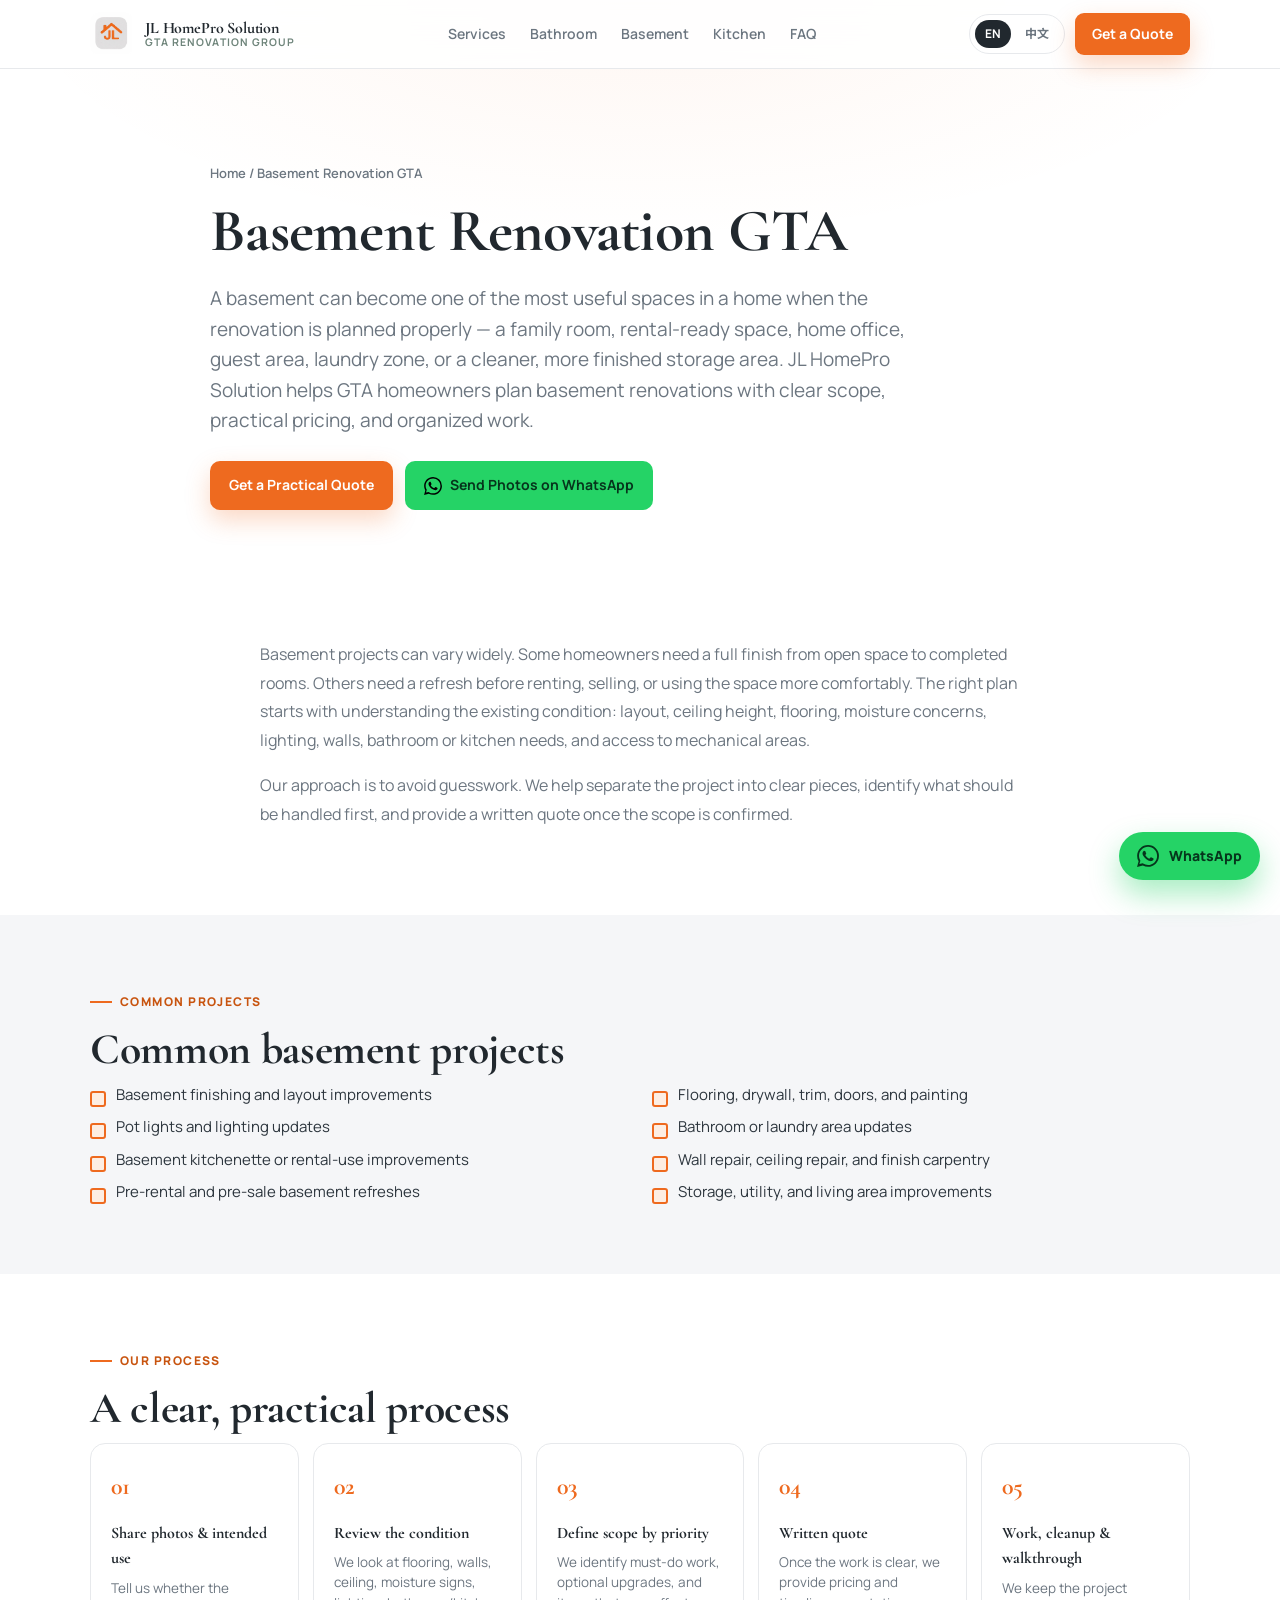
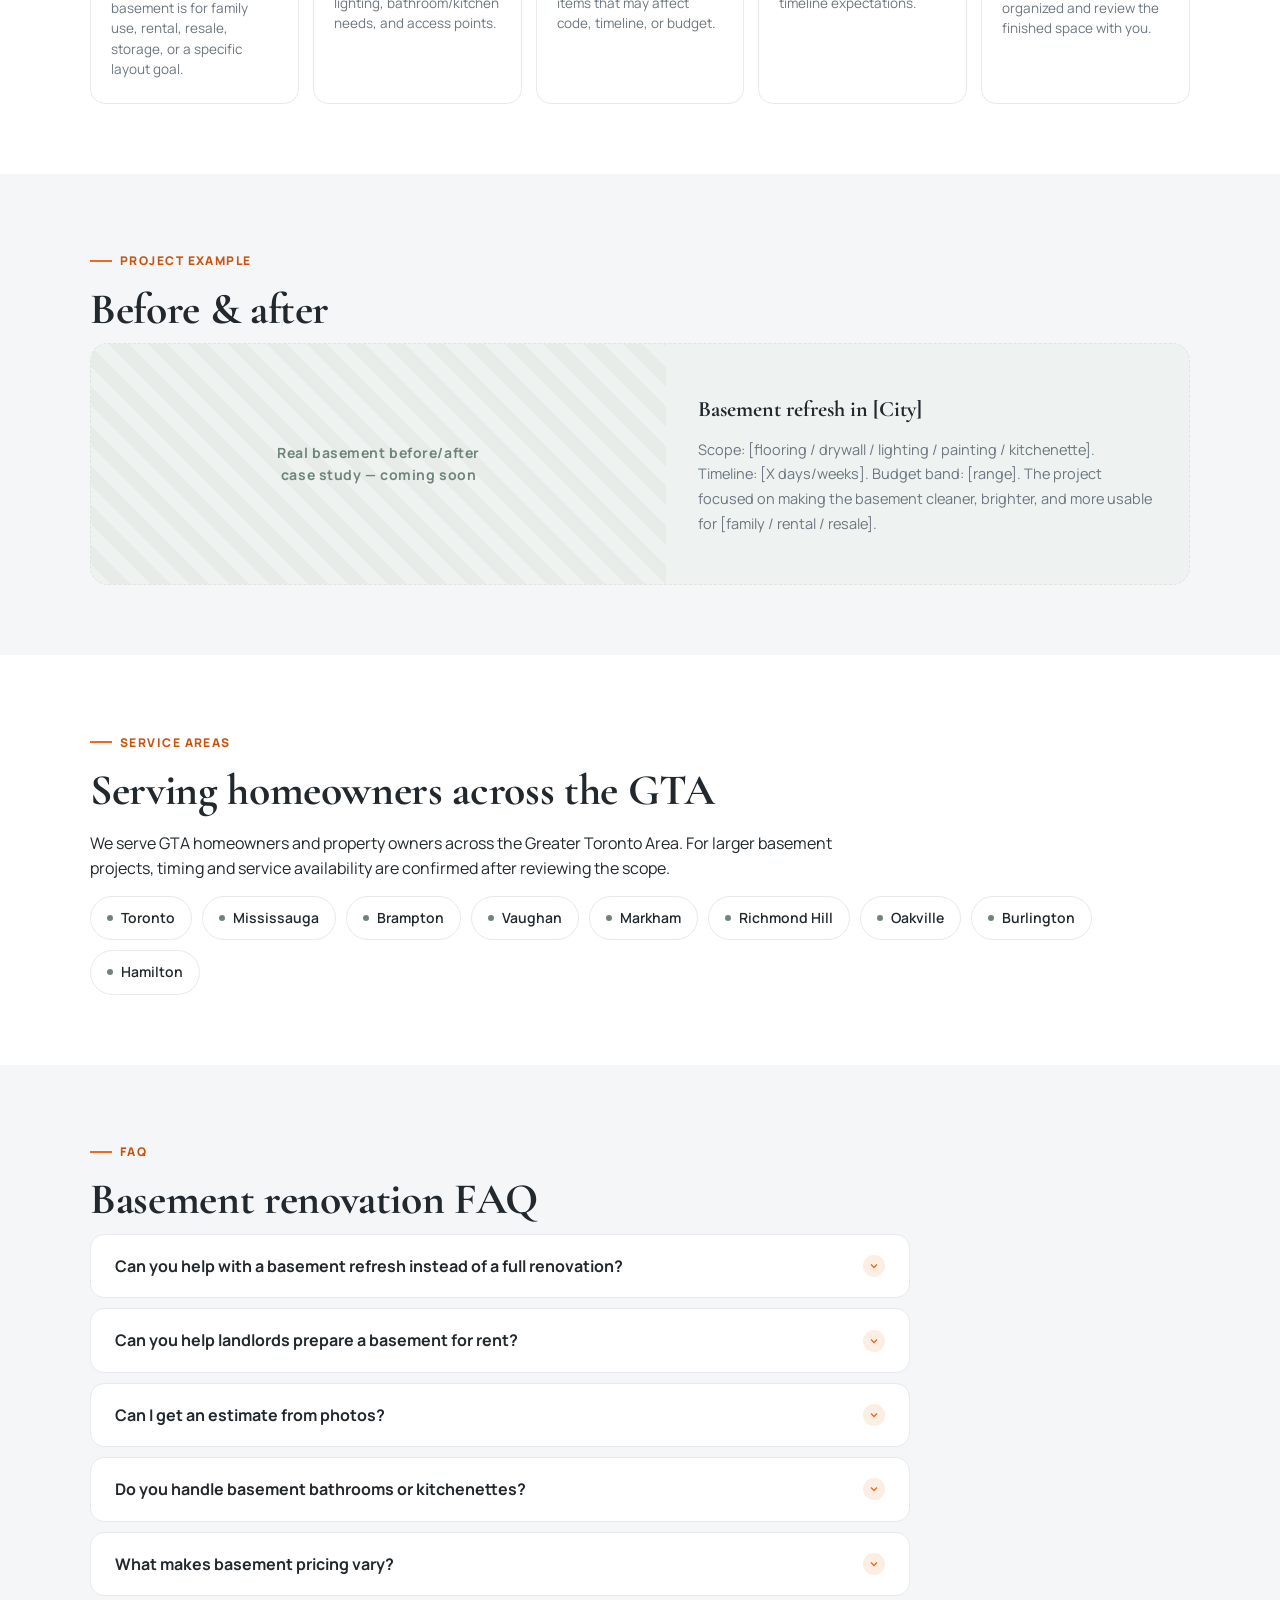
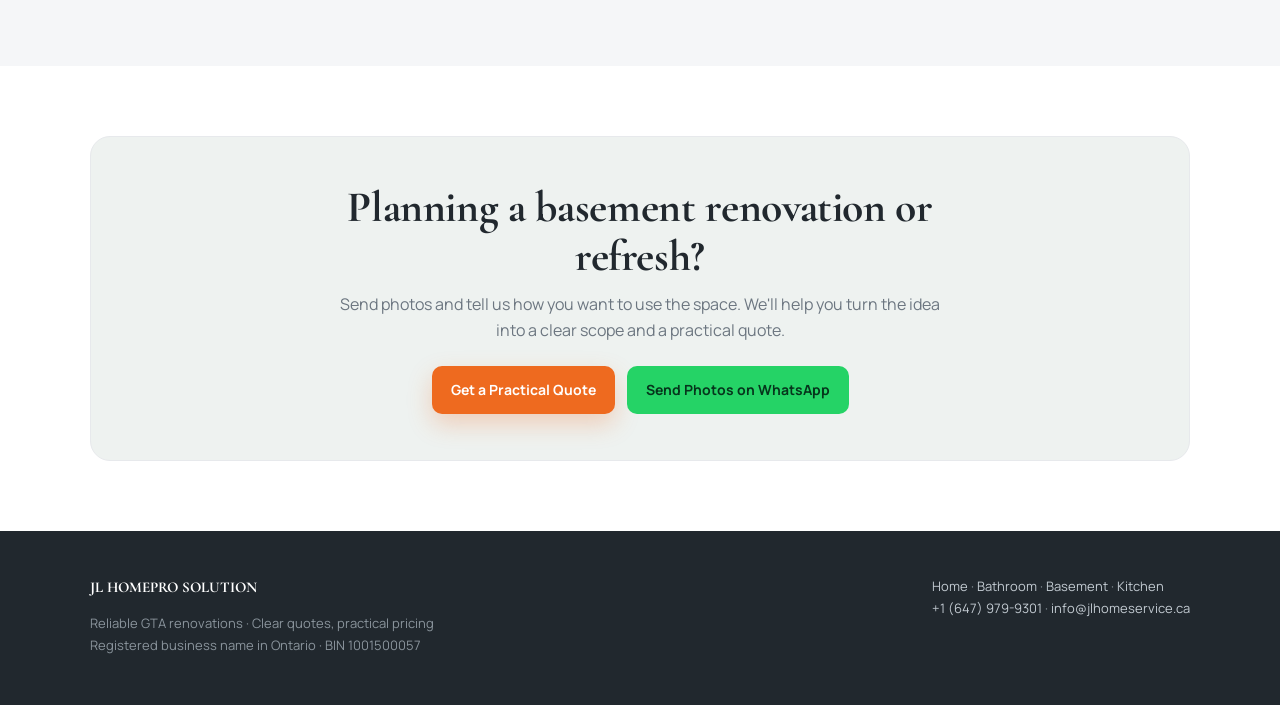
==== basement-renovation-gta.html @ 7cf46bda "Add 3 English-first SEO service pages (bathroom/basement/kitchen) - Shared assets/site.css + site.js" ====
<!doctype html>
<html lang="en">
<head>
  <meta charset="utf-8">
  <meta name="viewport" content="width=device-width, initial-scale=1">
  <title>Basement Renovation GTA | Basement Finishing &amp; Refresh | JL HomePro Solution</title>
  <meta name="description" content="Basement renovations, finishing and refreshes across the GTA with clear scope and practical pricing. Family rooms, rental-ready spaces, flooring, drywall, lighting and more. Send photos for a quote.">
  <meta name="robots" content="index, follow, max-image-preview:large">
  <meta name="keywords" content="basement renovation GTA, basement finishing Toronto, basement contractor near me, basement refresh, rental basement, basement remodel GTA">
  <meta name="theme-color" content="#ee6a1f">
  <link rel="canonical" href="https://jlhomeservice.online/basement-renovation-gta.html">
  <link rel="icon" href="./assets/logo.png">
  <meta property="og:title" content="Basement Renovation GTA | JL HomePro Solution">
  <meta property="og:description" content="Basement finishing and refreshes across the GTA with clear scope, practical pricing and organized work.">
  <meta property="og:image" content="https://jlhomeservice.online/assets/bathroom-after.jpg">
  <meta property="og:url" content="https://jlhomeservice.online/basement-renovation-gta.html">
  <meta property="og:type" content="website">
  <link rel="preconnect" href="https://fonts.googleapis.com">
  <link rel="preconnect" href="https://fonts.gstatic.com" crossorigin>
  <link href="https://fonts.googleapis.com/css2?family=Cormorant+Garamond:wght@500;600;700&family=Manrope:wght@400;500;600;700&family=Noto+Sans+SC:wght@400;500;700&family=Noto+Serif+SC:wght@500;600;700&display=swap" rel="stylesheet">
  <link rel="stylesheet" href="./assets/site.css">
  <script type="application/ld+json">
  {
    "@context": "https://schema.org",
    "@type": "Service",
    "serviceType": "Basement Renovation",
    "provider": { "@type": "HomeAndConstructionBusiness", "name": "JL HomePro Solution", "telephone": "+1-647-979-9301", "areaServed": "Greater Toronto Area" },
    "areaServed": { "@type": "AdministrativeArea", "name": "Greater Toronto Area" },
    "url": "https://jlhomeservice.online/basement-renovation-gta.html",
    "description": "Basement renovations, finishing and refreshes across the GTA with clear scope and practical pricing."
  }
  </script>
</head>
<body>
  <header class="topbar">
    <nav class="nav">
      <a class="brand" href="./index.html" aria-label="JL HomePro Solution">
        <img src="./assets/logo.png" alt="JL HomePro Solution logo">
        <span class="brand-name">
          <strong>JL HomePro Solution</strong>
          <span data-zh><span class="en">GTA Renovation Group</span><span class="zh">大多伦多装修生态</span></span>
        </span>
      </a>
      <div class="nav-links">
        <a href="./index.html#services" data-zh><span class="en">Services</span><span class="zh">服务</span></a>
        <a href="./bathroom-renovation-gta.html" data-zh><span class="en">Bathroom</span><span class="zh">卫生间</span></a>
        <a href="./basement-renovation-gta.html" data-zh><span class="en">Basement</span><span class="zh">地下室</span></a>
        <a href="./kitchen-renovation-gta.html" data-zh><span class="en">Kitchen</span><span class="zh">厨房</span></a>
        <a href="./index.html#faq" data-zh><span class="en">FAQ</span><span class="zh">常见问题</span></a>
      </div>
      <div class="nav-right">
        <div class="lang-toggle" role="group" aria-label="Language">
          <button id="enBtn" class="active" type="button">EN</button>
          <button id="zhBtn" type="button">中文</button>
        </div>
        <a class="btn primary" href="./index.html#contact" data-zh><span class="en">Get a Quote</span><span class="zh">免费报价</span></a>
      </div>
    </nav>
  </header>

  <main>
    <section class="page-hero">
      <div class="wrap">
        <p class="crumb"><a href="./index.html">Home</a> / Basement Renovation GTA</p>
        <h1>Basement Renovation GTA</h1>
        <p class="lead">A basement can become one of the most useful spaces in a home when the renovation is planned properly — a family room, rental-ready space, home office, guest area, laundry zone, or a cleaner, more finished storage area. JL HomePro Solution helps GTA homeowners plan basement renovations with clear scope, practical pricing, and organized work.</p>
        <div class="page-actions">
          <a class="btn primary" href="./index.html#contact">Get a Practical Quote</a>
          <a class="btn wa" href="https://wa.me/16479799301" target="_blank" rel="noopener">
            <svg viewBox="0 0 24 24"><path d="M.057 24l1.687-6.163a11.867 11.867 0 01-1.587-5.946C.16 5.335 5.495 0 12.05 0a11.817 11.817 0 018.413 3.488 11.824 11.824 0 013.48 8.414c-.003 6.557-5.338 11.892-11.893 11.892a11.9 11.9 0 01-5.688-1.448L.057 24zm6.597-3.807c1.676.995 3.276 1.591 5.392 1.592 5.448 0 9.886-4.434 9.889-9.885.002-5.462-4.415-9.89-9.881-9.892-5.452 0-9.887 4.434-9.889 9.884a9.821 9.821 0 001.51 5.26l-.999 3.648 3.488-.915zm11.387-5.464c-.074-.124-.272-.198-.57-.347-.297-.149-1.758-.868-2.031-.967-.272-.099-.47-.149-.669.149-.198.297-.768.967-.941 1.165-.173.198-.347.223-.644.074-.297-.149-1.255-.462-2.39-1.475-.883-.788-1.48-1.761-1.653-2.059-.173-.297-.018-.458.13-.606.134-.133.297-.347.446-.521.151-.172.2-.296.3-.495.099-.198.05-.372-.025-.521-.075-.148-.669-1.611-.916-2.206-.242-.579-.487-.501-.669-.51l-.57-.01c-.198 0-.52.074-.792.372-.272.297-1.04 1.016-1.04 2.479 0 1.462 1.065 2.875 1.213 3.074.149.198 2.095 3.2 5.076 4.487.709.306 1.263.489 1.694.626.712.226 1.36.194 1.872.118.571-.085 1.758-.719 2.006-1.413.248-.695.248-1.29.173-1.414z"/></svg>
            Send Photos on WhatsApp
          </a>
        </div>
      </div>
    </section>

    <section class="section">
      <div class="wrap prose">
        <p>Basement projects can vary widely. Some homeowners need a full finish from open space to completed rooms. Others need a refresh before renting, selling, or using the space more comfortably. The right plan starts with understanding the existing condition: layout, ceiling height, flooring, moisture concerns, lighting, walls, bathroom or kitchen needs, and access to mechanical areas.</p>
        <p>Our approach is to avoid guesswork. We help separate the project into clear pieces, identify what should be handled first, and provide a written quote once the scope is confirmed.</p>
      </div>
    </section>

    <section class="section alt">
      <div class="wrap">
        <span class="kicker">Common Projects</span>
        <h2>Common basement projects</h2>
        <ul class="proj-list">
          <li>Basement finishing and layout improvements</li>
          <li>Flooring, drywall, trim, doors, and painting</li>
          <li>Pot lights and lighting updates</li>
          <li>Bathroom or laundry area updates</li>
          <li>Basement kitchenette or rental-use improvements</li>
          <li>Wall repair, ceiling repair, and finish carpentry</li>
          <li>Pre-rental and pre-sale basement refreshes</li>
          <li>Storage, utility, and living area improvements</li>
        </ul>
      </div>
    </section>

    <section class="section">
      <div class="wrap">
        <span class="kicker">Our Process</span>
        <h2>A clear, practical process</h2>
        <div class="psteps">
          <article class="pstep"><h3>Share photos &amp; intended use</h3><p>Tell us whether the basement is for family use, rental, resale, storage, or a specific layout goal.</p></article>
          <article class="pstep"><h3>Review the condition</h3><p>We look at flooring, walls, ceiling, moisture signs, lighting, bathroom/kitchen needs, and access points.</p></article>
          <article class="pstep"><h3>Define scope by priority</h3><p>We identify must-do work, optional upgrades, and items that may affect code, timeline, or budget.</p></article>
          <article class="pstep"><h3>Written quote</h3><p>Once the work is clear, we provide pricing and timeline expectations.</p></article>
          <article class="pstep"><h3>Work, cleanup &amp; walkthrough</h3><p>We keep the project organized and review the finished space with you.</p></article>
        </div>
      </div>
    </section>

    <section class="section alt">
      <div class="wrap">
        <span class="kicker">Project Example</span>
        <h2>Before &amp; after</h2>
        <div class="case-ph">
          <div class="ph-img">Real basement before/after<br>case study — coming soon</div>
          <div class="ph-body">
            <h3>Basement refresh in [City]</h3>
            <p>Scope: [flooring / drywall / lighting / painting / kitchenette]. Timeline: [X days/weeks]. Budget band: [range]. The project focused on making the basement cleaner, brighter, and more usable for [family / rental / resale].</p>
          </div>
        </div>
      </div>
    </section>

    <section class="section">
      <div class="wrap">
        <span class="kicker">Service Areas</span>
        <h2>Serving homeowners across the GTA</h2>
        <p class="prose" style="margin-bottom:14px">We serve GTA homeowners and property owners across the Greater Toronto Area. For larger basement projects, timing and service availability are confirmed after reviewing the scope.</p>
        <div class="area-grid">
          <span class="area-chip"><span class="pin"></span>Toronto</span>
          <span class="area-chip"><span class="pin"></span>Mississauga</span>
          <span class="area-chip"><span class="pin"></span>Brampton</span>
          <span class="area-chip"><span class="pin"></span>Vaughan</span>
          <span class="area-chip"><span class="pin"></span>Markham</span>
          <span class="area-chip"><span class="pin"></span>Richmond Hill</span>
          <span class="area-chip"><span class="pin"></span>Oakville</span>
          <span class="area-chip"><span class="pin"></span>Burlington</span>
          <span class="area-chip"><span class="pin"></span>Hamilton</span>
        </div>
      </div>
    </section>

    <section class="section alt">
      <div class="wrap">
        <span class="kicker">FAQ</span>
        <h2>Basement renovation FAQ</h2>
        <div class="faq-list">
          <div class="faq-item"><button class="faq-q" type="button">Can you help with a basement refresh instead of a full renovation?<span class="arrow"><svg viewBox="0 0 24 24"><path d="M6 9l6 6 6-6"/></svg></span></button><div class="faq-a"><div class="faq-a-inner">Yes. Many basement projects do not need a full rebuild. Flooring, paint, lighting, drywall repair, trim, and cleanup can make a big difference.</div></div></div>
          <div class="faq-item"><button class="faq-q" type="button">Can you help landlords prepare a basement for rent?<span class="arrow"><svg viewBox="0 0 24 24"><path d="M6 9l6 6 6-6"/></svg></span></button><div class="faq-a"><div class="faq-a-inner">Yes. We can help with practical rental-readiness improvements. Any legal rental or permit requirements should be reviewed with the proper local authorities or professionals.</div></div></div>
          <div class="faq-item"><button class="faq-q" type="button">Can I get an estimate from photos?<span class="arrow"><svg viewBox="0 0 24 24"><path d="M6 9l6 6 6-6"/></svg></span></button><div class="faq-a"><div class="faq-a-inner">Photos are a good starting point. For larger basement work, an on-site visit is often needed to confirm measurements, hidden conditions, and scope.</div></div></div>
          <div class="faq-item"><button class="faq-q" type="button">Do you handle basement bathrooms or kitchenettes?<span class="arrow"><svg viewBox="0 0 24 24"><path d="M6 9l6 6 6-6"/></svg></span></button><div class="faq-a"><div class="faq-a-inner">We can discuss bathroom, laundry, and kitchenette-related work as part of the scope. Plumbing, electrical, ventilation, and permit considerations may affect pricing and timeline.</div></div></div>
          <div class="faq-item"><button class="faq-q" type="button">What makes basement pricing vary?<span class="arrow"><svg viewBox="0 0 24 24"><path d="M6 9l6 6 6-6"/></svg></span></button><div class="faq-a"><div class="faq-a-inner">Size, existing condition, demolition, moisture issues, framing, drywall, flooring, lighting, bathroom/kitchen needs, and finish level all affect the quote.</div></div></div>
        </div>
      </div>
    </section>

    <section class="section">
      <div class="wrap">
        <div class="cta-band">
          <h2>Planning a basement renovation or refresh?</h2>
          <p>Send photos and tell us how you want to use the space. We'll help you turn the idea into a clear scope and a practical quote.</p>
          <div class="cta-actions">
            <a class="btn primary" href="./index.html#contact">Get a Practical Quote</a>
            <a class="btn wa" href="https://wa.me/16479799301" target="_blank" rel="noopener">Send Photos on WhatsApp</a>
          </div>
        </div>
      </div>
    </section>
  </main>

  <a class="fab" href="https://wa.me/16479799301" target="_blank" rel="noopener" aria-label="WhatsApp">
    <svg viewBox="0 0 24 24"><path d="M.057 24l1.687-6.163a11.867 11.867 0 01-1.587-5.946C.16 5.335 5.495 0 12.05 0a11.817 11.817 0 018.413 3.488 11.824 11.824 0 013.48 8.414c-.003 6.557-5.338 11.892-11.893 11.892a11.9 11.9 0 01-5.688-1.448L.057 24zm6.597-3.807c1.676.995 3.276 1.591 5.392 1.592 5.448 0 9.886-4.434 9.889-9.885.002-5.462-4.415-9.89-9.881-9.892-5.452 0-9.887 4.434-9.889 9.884a9.821 9.821 0 001.51 5.26l-.999 3.648 3.488-.915zm11.387-5.464c-.074-.124-.272-.198-.57-.347-.297-.149-1.758-.868-2.031-.967-.272-.099-.47-.149-.669.149-.198.297-.768.967-.941 1.165-.173.198-.347.223-.644.074-.297-.149-1.255-.462-2.39-1.475-.883-.788-1.48-1.761-1.653-2.059-.173-.297-.018-.458.13-.606.134-.133.297-.347.446-.521.151-.172.2-.296.3-.495.099-.198.05-.372-.025-.521-.075-.148-.669-1.611-.916-2.206-.242-.579-.487-.501-.669-.51l-.57-.01c-.198 0-.52.074-.792.372-.272.297-1.04 1.016-1.04 2.479 0 1.462 1.065 2.875 1.213 3.074.149.198 2.095 3.2 5.076 4.487.709.306 1.263.489 1.694.626.712.226 1.36.194 1.872.118.571-.085 1.758-.719 2.006-1.413.248-.695.248-1.29.173-1.414z"/></svg>
    <span data-zh><span class="en">WhatsApp</span><span class="zh">WhatsApp 联系</span></span>
  </a>

  <footer>
    <div class="footer-inner">
      <div>
        <strong>JL HOMEPRO SOLUTION</strong>
        <p class="footer-reg">Reliable GTA renovations · Clear quotes, practical pricing<br>Registered business name in Ontario · BIN 1001500057</p>
      </div>
      <div class="footer-reg">
        <a href="./index.html">Home</a> · <a href="./bathroom-renovation-gta.html">Bathroom</a> · <a href="./basement-renovation-gta.html">Basement</a> · <a href="./kitchen-renovation-gta.html">Kitchen</a><br>
        <a href="tel:+16479799301">+1 (647) 979-9301</a> · <a href="mailto:info@jlhomeservice.ca">info@jlhomeservice.ca</a>
      </div>
    </div>
  </footer>

  <script src="./assets/site.js"></script>
</body>
</html>
---- assets/site.css ----
/* JL HomePro Solution — shared styles for service / landing pages
   Mirrors the design tokens used in index.html (homepage keeps its own inline copy). */
:root {
  --ink: #21282e; --ink-soft: #2c353d; --muted: #6c7680; --line: #e7e9ec;
  --paper: #ffffff; --bg: #ffffff; --soft: #f5f6f8;
  --orange: #ee6a1f; --orange-dark: #c8540f; --orange-soft: #fdeee3;
  --wa: #25D366; --gg: #6f857b; --gg-soft: #eef2f0; --gg-line: #dde6e1;
  --shadow: 0 20px 50px rgba(33,40,46,0.10); --shadow-sm: 0 8px 22px rgba(33,40,46,0.07);
  --display: "Cormorant Garamond", "Noto Serif SC", "Songti SC", "PingFang SC", serif;
  --body: "Manrope", "PingFang SC", "Noto Sans SC", "Microsoft YaHei", sans-serif;
}
* { box-sizing: border-box; }
html { scroll-behavior: smooth; }
body { margin: 0; color: var(--ink); background: var(--bg); font-family: var(--body); line-height: 1.6; overflow-x: hidden; -webkit-font-smoothing: antialiased; }
img { display: block; max-width: 100%; }
a { color: inherit; text-decoration: none; }
button, input, textarea, select { font: inherit; }

/* language visibility */
[data-zh] > .zh { display: none; }
html[lang="zh"] [data-zh] > .en { display: none; }
html[lang="zh"] [data-zh] > .zh { display: inline; }
html[lang="zh"] [data-zh] > .zh.block { display: block; }
html[lang="zh"] { --display: "Noto Serif SC", "Songti SC", "PingFang SC", "Microsoft YaHei", serif; }

.wrap { width: min(1100px, calc(100vw - 44px)); margin: 0 auto; }

/* top bar */
.topbar { position: fixed; z-index: 50; top: 0; right: 0; left: 0; background: rgba(255,255,255,0.86); border-bottom: 1px solid var(--line); backdrop-filter: blur(14px); }
.nav { display: flex; align-items: center; justify-content: space-between; gap: 16px; width: min(1100px, calc(100vw - 44px)); margin: 0 auto; padding: 12px 0; }
.brand { display: flex; align-items: center; gap: 11px; min-width: 0; }
.brand img { width: 44px; height: 44px; border-radius: 11px; object-fit: cover; }
.brand-name { display: grid; line-height: 1.05; }
.brand-name strong { font-family: var(--display); font-weight: 800; font-size: 16px; letter-spacing: -0.01em; white-space: nowrap; }
.brand-name span { color: var(--gg); font-size: 10.5px; font-weight: 700; letter-spacing: 0.1em; text-transform: uppercase; }
.nav-links { display: flex; align-items: center; gap: 24px; color: var(--muted); font-size: 14px; font-weight: 600; }
.nav-links a { position: relative; transition: color 160ms ease; }
.nav-links a::after { content: ""; position: absolute; left: 0; bottom: -5px; height: 2px; width: 0; background: var(--orange); transition: width 200ms ease; }
.nav-links a:hover { color: var(--ink); }
.nav-links a:hover::after { width: 100%; }
.nav-right { display: flex; align-items: center; gap: 10px; }
.lang-toggle { display: inline-flex; align-items: center; gap: 4px; border: 1px solid var(--line); border-radius: 999px; padding: 5px; background: var(--paper); font-size: 12px; font-weight: 700; }
.lang-toggle button { border: 0; background: transparent; color: var(--muted); padding: 4px 10px; border-radius: 999px; cursor: pointer; transition: all 150ms ease; }
.lang-toggle button.active { background: var(--ink); color: #fff; }

.btn { display: inline-flex; align-items: center; justify-content: center; gap: 8px; min-height: 46px; border: 1px solid transparent; border-radius: 10px; padding: 12px 18px; font-weight: 700; font-size: 14px; cursor: pointer; white-space: nowrap; transition: transform 160ms ease, box-shadow 160ms ease, background 160ms ease, border-color 160ms ease; }
.btn.primary { background: var(--orange); color: #fff; box-shadow: 0 10px 24px rgba(238,106,31,0.26); }
.btn.primary:hover { transform: translateY(-2px); box-shadow: 0 14px 30px rgba(238,106,31,0.34); }
.btn.outline { background: var(--paper); color: var(--ink); border-color: var(--line); }
.btn.outline:hover { border-color: var(--orange); color: var(--orange-dark); transform: translateY(-2px); }
.btn.wa { background: var(--wa); color: #06351c; }
.btn.wa:hover { transform: translateY(-2px); }
.btn svg { width: 18px; height: 18px; flex-shrink: 0; }
.nav .btn { min-height: 42px; padding: 9px 16px; border-radius: 9px; }

/* page hero */
.page-hero { position: relative; padding: 150px 0 60px; overflow: hidden; }
.page-hero::before { content: ""; position: absolute; inset: 0; z-index: -1; background: radial-gradient(70% 60% at 50% 0%, rgba(238,106,31,0.06) 0%, transparent 70%); }
.page-hero .wrap { max-width: 860px; }
.crumb { color: var(--muted); font-size: 13px; font-weight: 600; margin-bottom: 16px; }
.crumb a:hover { color: var(--orange-dark); }
.page-hero h1 { font-family: var(--display); font-weight: 700; margin: 0 0 20px; color: var(--ink); font-size: clamp(36px, 5vw, 60px); line-height: 1.06; letter-spacing: -0.012em; }
.page-hero .lead { color: var(--muted); font-size: clamp(16px, 1.7vw, 19px); max-width: 720px; margin: 0 0 26px; }
.page-actions { display: flex; flex-wrap: wrap; gap: 12px; }

/* sections */
.section { position: relative; padding: 70px 0; }
.section.alt { background: var(--soft); }
.kicker { display: inline-flex; align-items: center; gap: 8px; margin-bottom: 14px; color: var(--orange-dark); font-size: 12px; font-weight: 800; letter-spacing: 0.12em; text-transform: uppercase; }
.kicker::before { content: ""; width: 22px; height: 2px; background: var(--orange); }
h2 { font-family: var(--display); font-weight: 700; margin: 0 0 10px; color: var(--ink); font-size: clamp(28px, 3.4vw, 44px); line-height: 1.12; letter-spacing: -0.008em; }
.section h2 { max-width: 760px; }
.prose { max-width: 760px; }
.prose p { color: var(--muted); font-size: 16px; line-height: 1.8; margin: 0 0 16px; }

/* feature / project list */
.proj-list { display: grid; grid-template-columns: repeat(2, 1fr); gap: 10px 24px; margin: 8px 0 0; padding: 0; list-style: none; }
.proj-list li { position: relative; padding-left: 26px; color: var(--ink-soft); font-size: 15px; line-height: 1.5; }
.proj-list li::before { content: ""; position: absolute; left: 0; top: 7px; width: 12px; height: 12px; border-radius: 3px; background: var(--orange-soft); border: 2px solid var(--orange); }

/* process steps */
.psteps { display: grid; grid-template-columns: repeat(5, 1fr); gap: 14px; counter-reset: step; }
.psteps.four { grid-template-columns: repeat(5, 1fr); }
.pstep { position: relative; padding: 24px 20px; border: 1px solid var(--line); border-radius: 15px; background: var(--paper); counter-increment: step; }
.pstep::before { content: counter(step, decimal-leading-zero); display: block; margin-bottom: 14px; font-family: var(--display); font-weight: 800; font-size: 24px; color: var(--orange); }
.pstep h3 { font-family: var(--display); font-weight: 700; margin: 0 0 6px; font-size: 16px; color: var(--ink); }
.pstep p { margin: 0; color: var(--muted); font-size: 13.5px; line-height: 1.5; }

/* case placeholder */
.case-ph { display: grid; grid-template-columns: 1.1fr 1fr; gap: 0; border: 1px dashed var(--gg-line); border-radius: 18px; overflow: hidden; background: var(--gg-soft); }
.case-ph .ph-img { display: flex; align-items: center; justify-content: center; min-height: 240px; background: repeating-linear-gradient(45deg, #eef2f0, #eef2f0 14px, #e7ece9 14px, #e7ece9 28px); color: var(--gg); font-weight: 700; font-size: 14px; letter-spacing: 0.04em; text-align: center; padding: 20px; }
.case-ph .ph-body { padding: 30px 32px; display: flex; flex-direction: column; justify-content: center; }
.case-ph .ph-body h3 { font-family: var(--display); font-weight: 700; margin: 0 0 10px; font-size: 22px; }
.case-ph .ph-body p { margin: 0; color: var(--muted); font-size: 14.5px; line-height: 1.7; }

/* service area chips */
.area-grid { display: flex; flex-wrap: wrap; gap: 10px; margin-top: 8px; }
.area-chip { display: inline-flex; align-items: center; gap: 8px; padding: 10px 16px; border-radius: 999px; border: 1px solid var(--line); background: var(--paper); font-size: 14px; font-weight: 600; }
.area-chip .pin { width: 6px; height: 6px; border-radius: 50%; background: var(--gg); }

/* faq */
.faq-list { display: grid; gap: 10px; max-width: 820px; }
.faq-item { border: 1px solid var(--line); border-radius: 14px; background: var(--paper); overflow: hidden; }
.faq-q { width: 100%; display: flex; align-items: center; justify-content: space-between; gap: 16px; padding: 20px 24px; background: none; border: none; text-align: left; font-weight: 700; font-size: 16px; cursor: pointer; color: var(--ink); line-height: 1.4; }
.faq-q .arrow { flex-shrink: 0; width: 22px; height: 22px; border-radius: 50%; background: var(--orange-soft); display: flex; align-items: center; justify-content: center; transition: transform 250ms ease; }
.faq-q .arrow svg { width: 12px; height: 12px; stroke: var(--orange); fill: none; stroke-width: 2.5; }
.faq-item.open .faq-q .arrow { transform: rotate(180deg); }
.faq-a { max-height: 0; overflow: hidden; transition: max-height 350ms ease; }
.faq-a-inner { padding: 0 24px 20px; color: var(--muted); font-size: 15px; line-height: 1.75; }
.faq-item.open .faq-a { max-height: 360px; }

/* cta band */
.cta-band { text-align: center; border: 1px solid var(--line); border-radius: 20px; background: var(--gg-soft); padding: 46px 30px; }
.cta-band h2 { margin: 0 auto 12px; max-width: 640px; }
.cta-band p { color: var(--muted); font-size: 16px; max-width: 600px; margin: 0 auto 22px; }
.cta-actions { display: flex; flex-wrap: wrap; gap: 12px; justify-content: center; }

/* footer */
footer { padding: 44px 0 36px; color: #c2cad1; background: var(--ink); }
.footer-inner { display: flex; justify-content: space-between; flex-wrap: wrap; gap: 24px; width: min(1100px, calc(100vw - 44px)); margin: 0 auto; font-size: 13px; }
.footer-inner strong { color: #fff; font-family: var(--display); font-size: 15px; }
.footer-inner a { color: #c2cad1; }
.footer-inner a:hover { color: var(--orange); }
.footer-reg { color: #8a949c; line-height: 1.7; }

/* floating whatsapp */
.fab { position: fixed; z-index: 60; right: 20px; bottom: 20px; display: inline-flex; align-items: center; gap: 10px; background: var(--wa); color: #06351c; padding: 13px 18px; border-radius: 999px; font-weight: 800; font-size: 14px; box-shadow: 0 14px 30px rgba(37,211,102,0.4); }
.fab svg { width: 22px; height: 22px; fill: #06351c; }

/* responsive */
@media (max-width: 1000px) {
  .nav-links { display: none; }
  .psteps, .psteps.four { grid-template-columns: repeat(2, 1fr); }
}
@media (max-width: 720px) {
  .proj-list { grid-template-columns: 1fr; }
  .case-ph { grid-template-columns: 1fr; }
}
@media (max-width: 620px) {
  .wrap, .nav, .footer-inner { width: calc(100vw - 32px); }
  .psteps, .psteps.four { grid-template-columns: 1fr; }
  .page-hero { padding: 120px 0 48px; }
  .section { padding: 52px 0; }
  .nav .btn { display: none; }
  .fab span { display: none; }
  .fab { padding: 15px; }
}
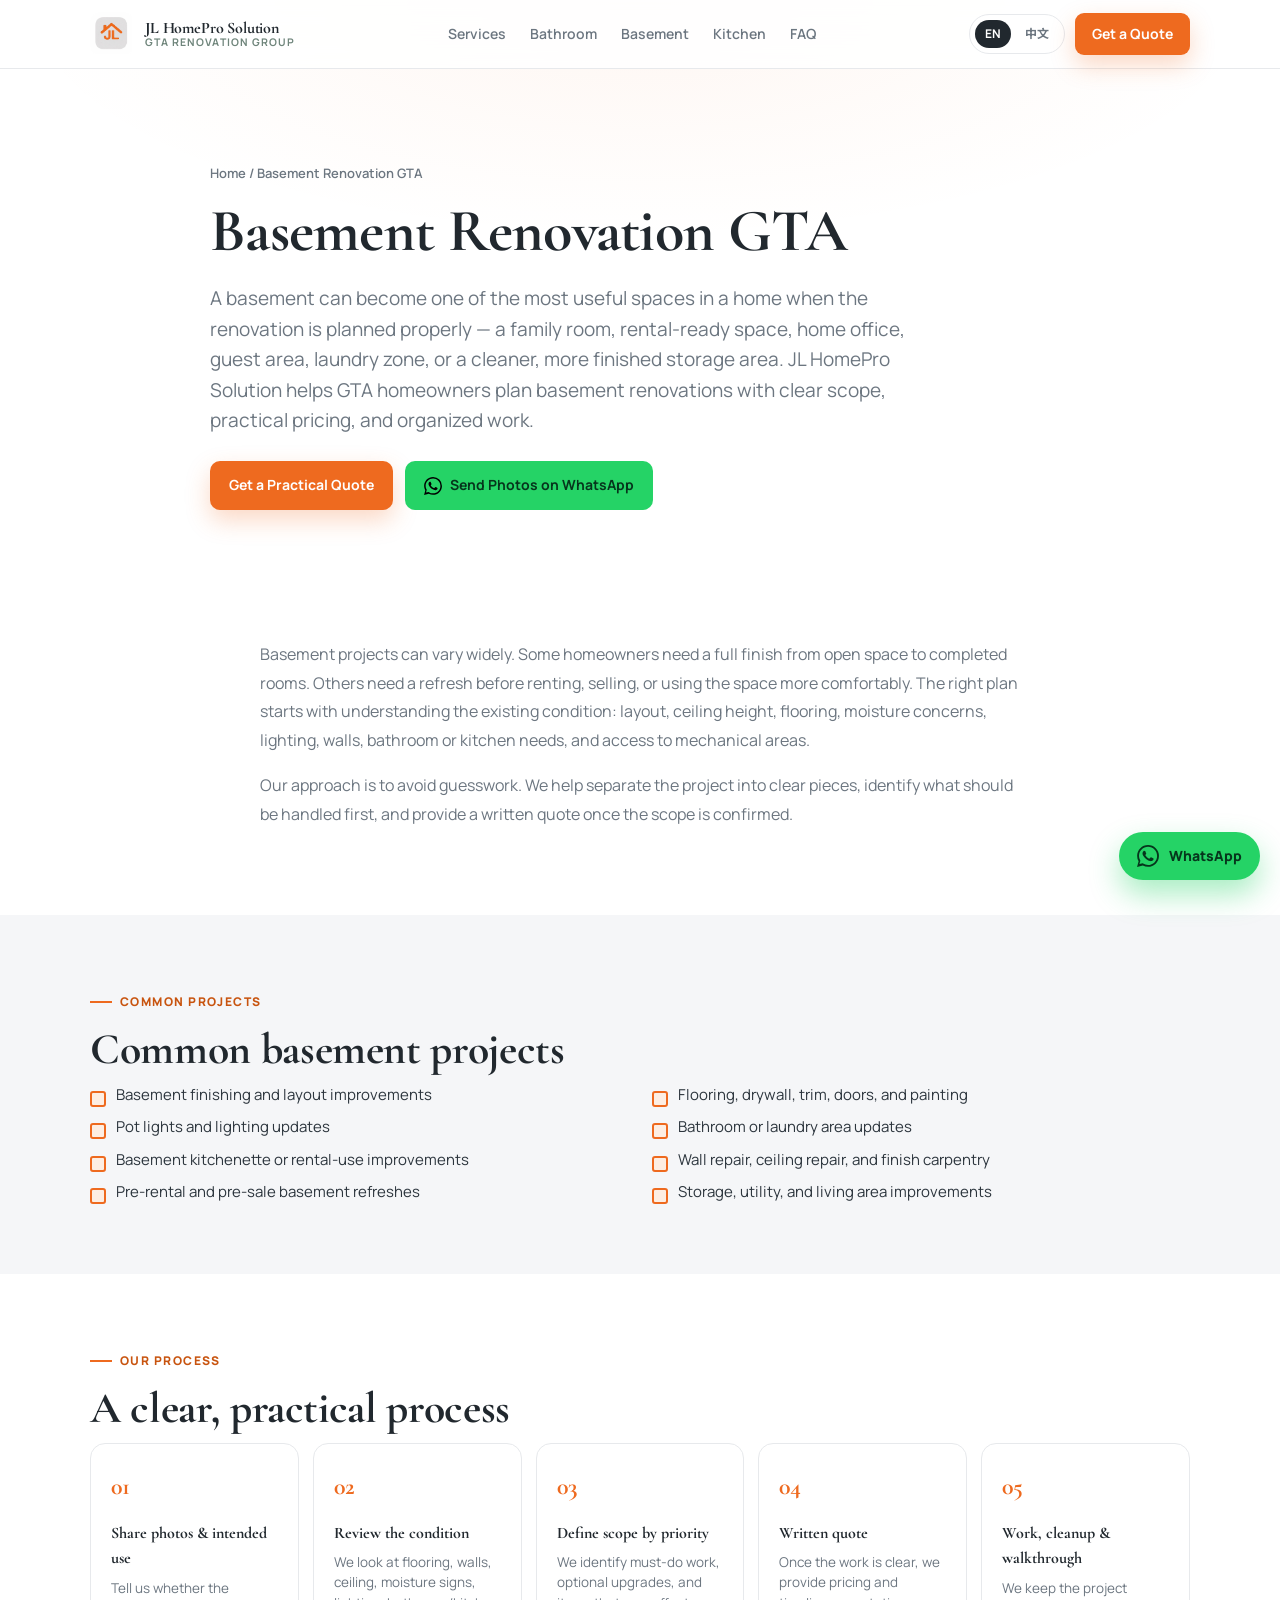
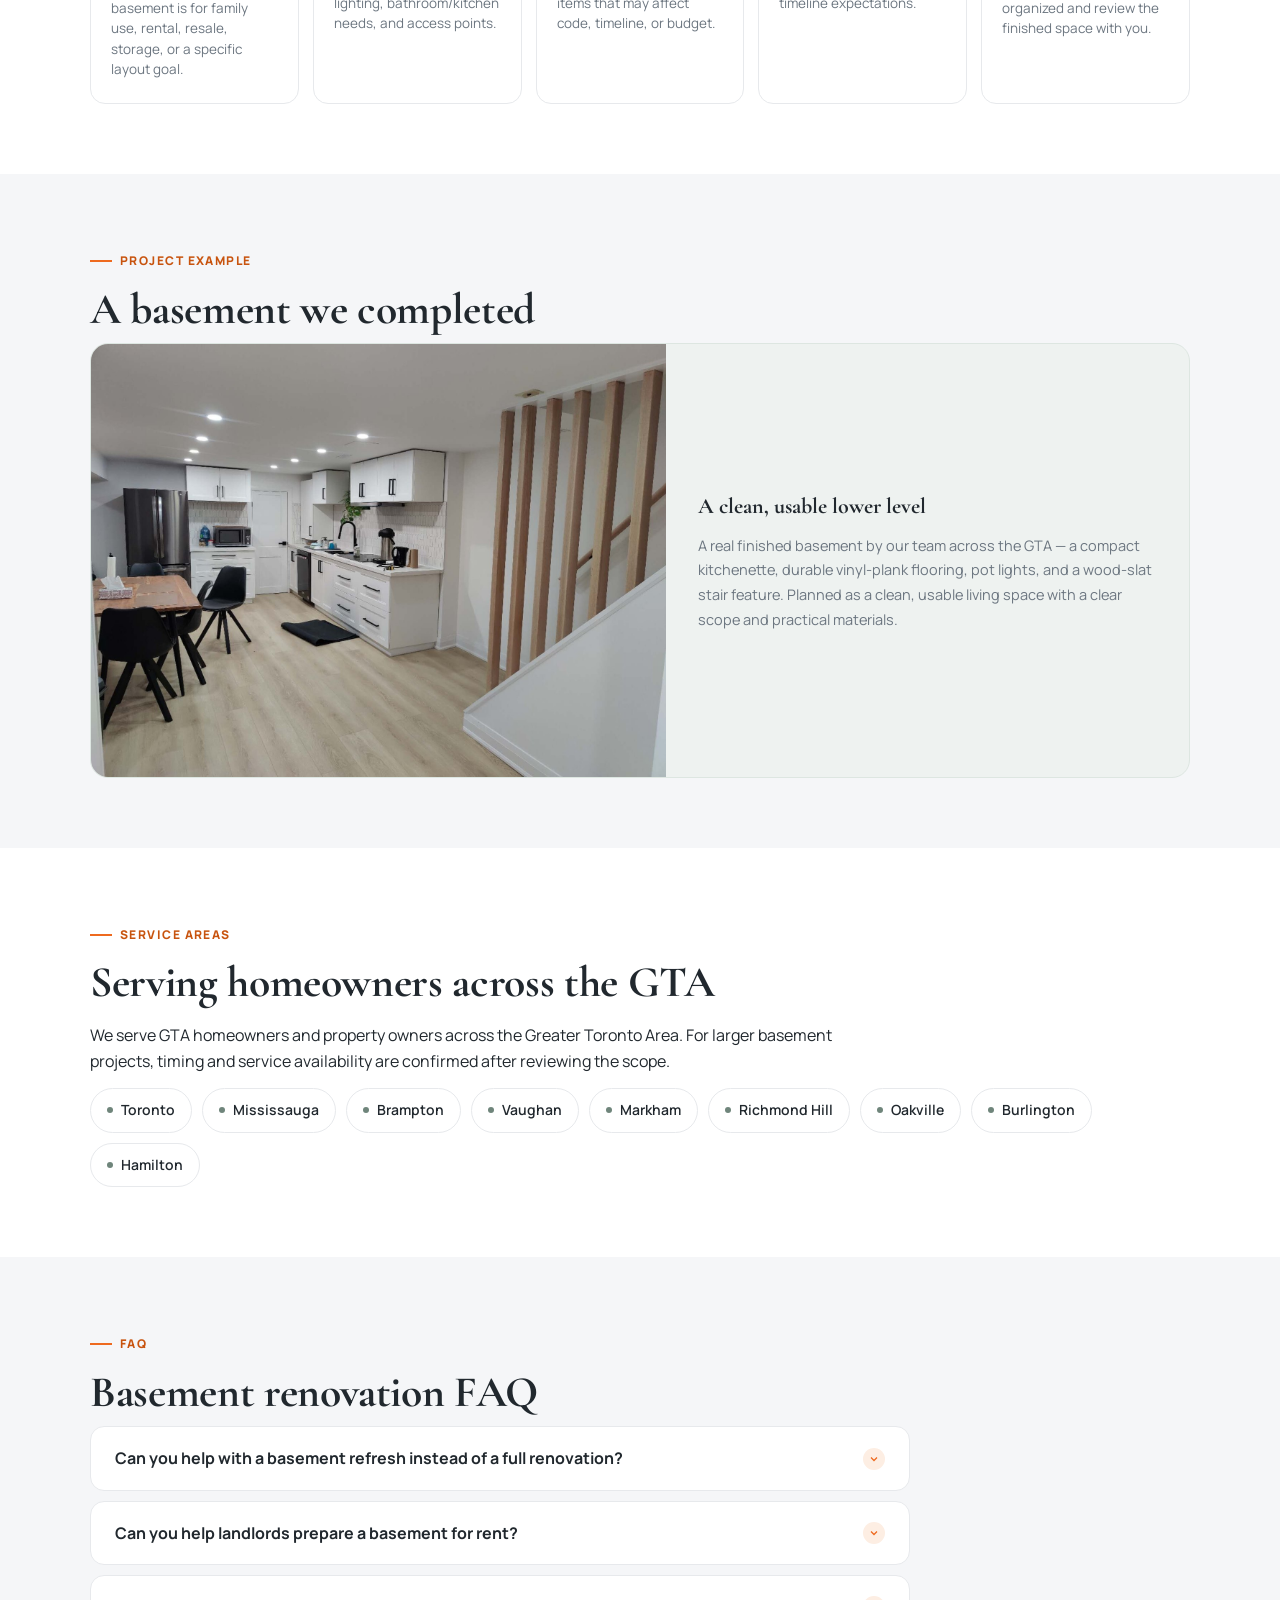
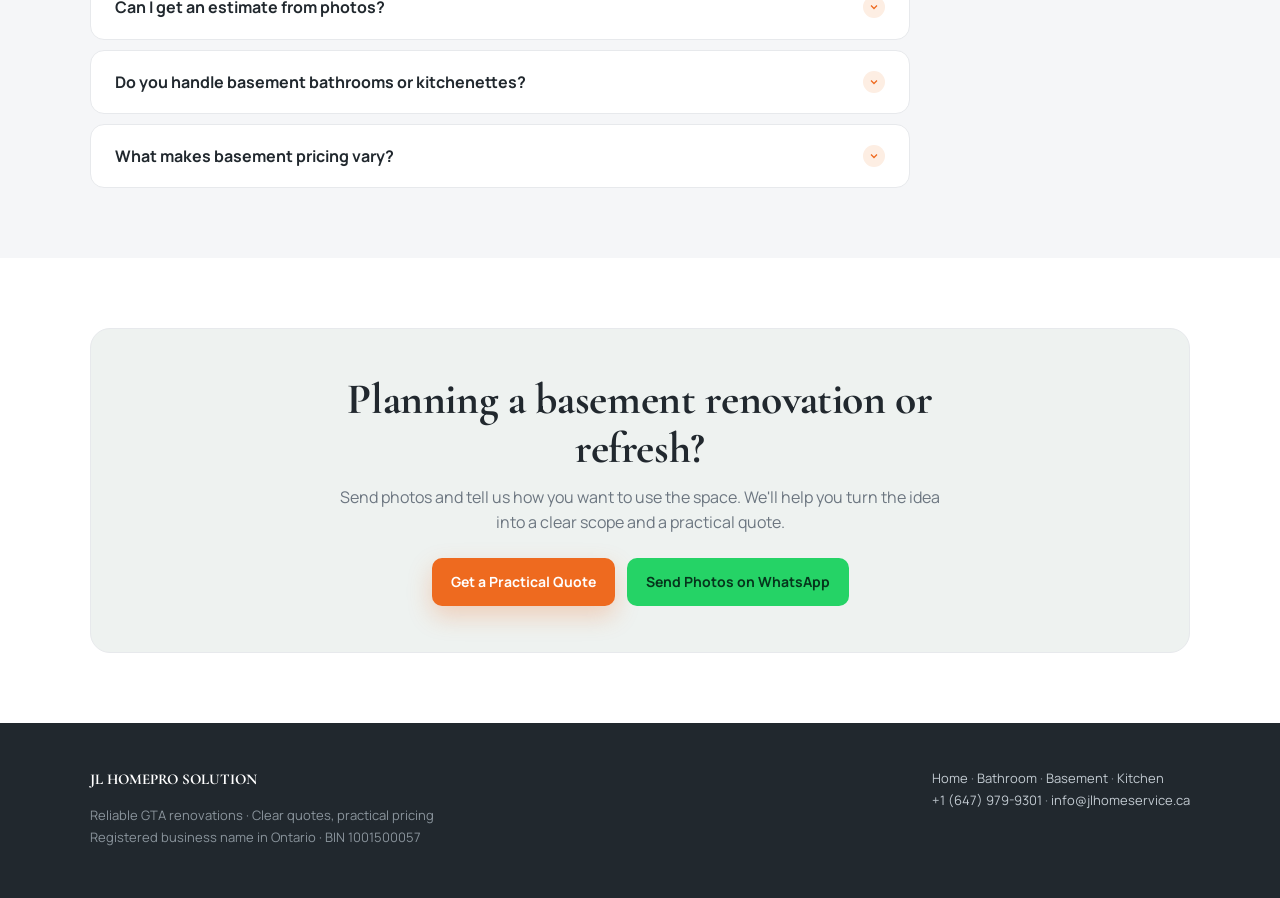
==== commit 7a0b818c: "Replace SEO page placeholders with real completed-project photos Swap the "coming soon" case-study p" ====
--- a/basement-renovation-gta.html
+++ b/basement-renovation-gta.html
@@ -53,7 +53,7 @@
           <button id="enBtn" class="active" type="button">EN</button>
           <button id="zhBtn" type="button">中文</button>
         </div>
-        <a class="btn primary" href="./index.html#contact" data-zh><span class="en">Get a Quote</span><span class="zh">免费报价</span></a>
+        <a class="btn primary" href="./quote.html?utm_source=website&utm_medium=internal&utm_campaign=basement-renovation-gta&utm_content=service-page-cta" data-zh><span class="en">Get a Quote</span><span class="zh">免费报价</span></a>
       </div>
     </nav>
   </header>
@@ -65,7 +65,7 @@
         <h1>Basement Renovation GTA</h1>
         <p class="lead">A basement can become one of the most useful spaces in a home when the renovation is planned properly — a family room, rental-ready space, home office, guest area, laundry zone, or a cleaner, more finished storage area. JL HomePro Solution helps GTA homeowners plan basement renovations with clear scope, practical pricing, and organized work.</p>
         <div class="page-actions">
-          <a class="btn primary" href="./index.html#contact">Get a Practical Quote</a>
+          <a class="btn primary" href="./quote.html?utm_source=website&utm_medium=internal&utm_campaign=basement-renovation-gta&utm_content=service-page-cta">Get a Practical Quote</a>
           <a class="btn wa" href="https://wa.me/16479799301" target="_blank" rel="noopener">
             <svg viewBox="0 0 24 24"><path d="M.057 24l1.687-6.163a11.867 11.867 0 01-1.587-5.946C.16 5.335 5.495 0 12.05 0a11.817 11.817 0 018.413 3.488 11.824 11.824 0 013.48 8.414c-.003 6.557-5.338 11.892-11.893 11.892a11.9 11.9 0 01-5.688-1.448L.057 24zm6.597-3.807c1.676.995 3.276 1.591 5.392 1.592 5.448 0 9.886-4.434 9.889-9.885.002-5.462-4.415-9.89-9.881-9.892-5.452 0-9.887 4.434-9.889 9.884a9.821 9.821 0 001.51 5.26l-.999 3.648 3.488-.915zm11.387-5.464c-.074-.124-.272-.198-.57-.347-.297-.149-1.758-.868-2.031-.967-.272-.099-.47-.149-.669.149-.198.297-.768.967-.941 1.165-.173.198-.347.223-.644.074-.297-.149-1.255-.462-2.39-1.475-.883-.788-1.48-1.761-1.653-2.059-.173-.297-.018-.458.13-.606.134-.133.297-.347.446-.521.151-.172.2-.296.3-.495.099-.198.05-.372-.025-.521-.075-.148-.669-1.611-.916-2.206-.242-.579-.487-.501-.669-.51l-.57-.01c-.198 0-.52.074-.792.372-.272.297-1.04 1.016-1.04 2.479 0 1.462 1.065 2.875 1.213 3.074.149.198 2.095 3.2 5.076 4.487.709.306 1.263.489 1.694.626.712.226 1.36.194 1.872.118.571-.085 1.758-.719 2.006-1.413.248-.695.248-1.29.173-1.414z"/></svg>
             Send Photos on WhatsApp
@@ -115,12 +115,12 @@
     <section class="section alt">
       <div class="wrap">
         <span class="kicker">Project Example</span>
-        <h2>Before &amp; after</h2>
-        <div class="case-ph">
-          <div class="ph-img">Real basement before/after<br>case study — coming soon</div>
+        <h2>A basement we completed</h2>
+        <div class="case-ph is-real">
+          <div class="ph-img has-photo"><img src="./assets/project-basement-suite.jpg" alt="Completed GTA basement with kitchenette, vinyl-plank flooring, pot lights, and a wood-slat stair feature" loading="lazy"></div>
           <div class="ph-body">
-            <h3>Basement refresh in [City]</h3>
-            <p>Scope: [flooring / drywall / lighting / painting / kitchenette]. Timeline: [X days/weeks]. Budget band: [range]. The project focused on making the basement cleaner, brighter, and more usable for [family / rental / resale].</p>
+            <h3>A clean, usable lower level</h3>
+            <p>A real finished basement by our team across the GTA — a compact kitchenette, durable vinyl-plank flooring, pot lights, and a wood-slat stair feature. Planned as a clean, usable living space with a clear scope and practical materials.</p>
           </div>
         </div>
       </div>
@@ -165,7 +165,7 @@
           <h2>Planning a basement renovation or refresh?</h2>
           <p>Send photos and tell us how you want to use the space. We'll help you turn the idea into a clear scope and a practical quote.</p>
           <div class="cta-actions">
-            <a class="btn primary" href="./index.html#contact">Get a Practical Quote</a>
+            <a class="btn primary" href="./quote.html?utm_source=website&utm_medium=internal&utm_campaign=basement-renovation-gta&utm_content=service-page-cta">Get a Practical Quote</a>
             <a class="btn wa" href="https://wa.me/16479799301" target="_blank" rel="noopener">Send Photos on WhatsApp</a>
           </div>
         </div>
--- a/assets/site.css
+++ b/assets/site.css
@@ -92,6 +92,10 @@
 .case-ph .ph-body { padding: 30px 32px; display: flex; flex-direction: column; justify-content: center; }
 .case-ph .ph-body h3 { font-family: var(--display); font-weight: 700; margin: 0 0 10px; font-size: 22px; }
 .case-ph .ph-body p { margin: 0; color: var(--muted); font-size: 14.5px; line-height: 1.7; }
+/* real case photo */
+.case-ph.is-real { border-style: solid; border-color: var(--gg-line); }
+.case-ph .ph-img.has-photo { padding: 0; min-height: 0; background: none; }
+.case-ph .ph-img.has-photo img { width: 100%; height: 100%; min-height: 260px; object-fit: cover; display: block; }
 
 /* service area chips */
 .area-grid { display: flex; flex-wrap: wrap; gap: 10px; margin-top: 8px; }
@@ -114,6 +118,36 @@
 .cta-band h2 { margin: 0 auto 12px; max-width: 640px; }
 .cta-band p { color: var(--muted); font-size: 16px; max-width: 600px; margin: 0 auto 22px; }
 .cta-actions { display: flex; flex-wrap: wrap; gap: 12px; justify-content: center; }
+
+/* quote form */
+.quote-form { padding: 30px; border: 1px solid var(--line); border-radius: 18px; background: var(--paper); box-shadow: var(--shadow); max-width: 640px; }
+.quote-form h2 { margin: 0 0 6px; font-size: clamp(24px, 3vw, 32px); }
+.quote-form > p { margin: 0 0 22px; color: var(--muted); font-size: 14px; }
+.grid2 { display: grid; grid-template-columns: 1fr 1fr; gap: 14px; }
+.field { margin-bottom: 14px; }
+.field.full { grid-column: 1 / -1; }
+label { display: block; margin-bottom: 7px; color: var(--ink); font-size: 13px; font-weight: 700; }
+label .req { color: var(--orange); }
+input, select, textarea { width: 100%; border: 1px solid var(--line); border-radius: 11px; padding: 13px 14px; color: var(--ink); background: #fbfbfc; outline: none; transition: border-color 150ms ease, box-shadow 150ms ease; }
+textarea { min-height: 110px; resize: vertical; }
+input:focus, select:focus, textarea:focus { border-color: var(--orange); box-shadow: 0 0 0 3px rgba(238,106,31,0.12); }
+.video-note { display: flex; align-items: center; gap: 12px; margin: 4px 0 20px; padding: 13px 16px; border-radius: 12px; background: #eafaf0; border: 1px solid #cdeeda; }
+.video-note svg { width: 22px; height: 22px; flex-shrink: 0; }
+.video-note p { margin: 0; font-size: 13px; color: #1f6b3d; }
+.video-note a { font-weight: 800; text-decoration: underline; }
+.form-actions { display: flex; flex-wrap: wrap; align-items: center; gap: 14px; }
+.form-actions .btn { flex: 1; min-width: 180px; }
+.status { min-height: 20px; font-size: 13px; font-weight: 600; width: 100%; }
+.status.ok { color: var(--gg); }
+.status.err { color: var(--orange-dark); }
+.hp { position: absolute; left: -9999px; opacity: 0; }
+.quote-layout { display: grid; grid-template-columns: 1fr 1.1fr; gap: 36px; align-items: start; }
+.quote-intro h1 { font-family: var(--display); font-weight: 700; font-size: clamp(32px, 4vw, 50px); line-height: 1.07; margin: 0 0 18px; }
+.quote-intro .lead { color: var(--muted); font-size: 17px; line-height: 1.7; margin: 0 0 22px; }
+.quote-intro ul { list-style: none; padding: 0; margin: 0; display: grid; gap: 12px; }
+.quote-intro li { display: flex; gap: 10px; color: var(--ink-soft); font-size: 15px; }
+.quote-intro li svg { width: 18px; height: 18px; stroke: var(--orange); fill: none; stroke-width: 2.6; flex-shrink: 0; margin-top: 2px; }
+@media (max-width: 900px) { .quote-layout { grid-template-columns: 1fr; } .quote-form { max-width: none; } }
 
 /* footer */
 footer { padding: 44px 0 36px; color: #c2cad1; background: var(--ink); }
